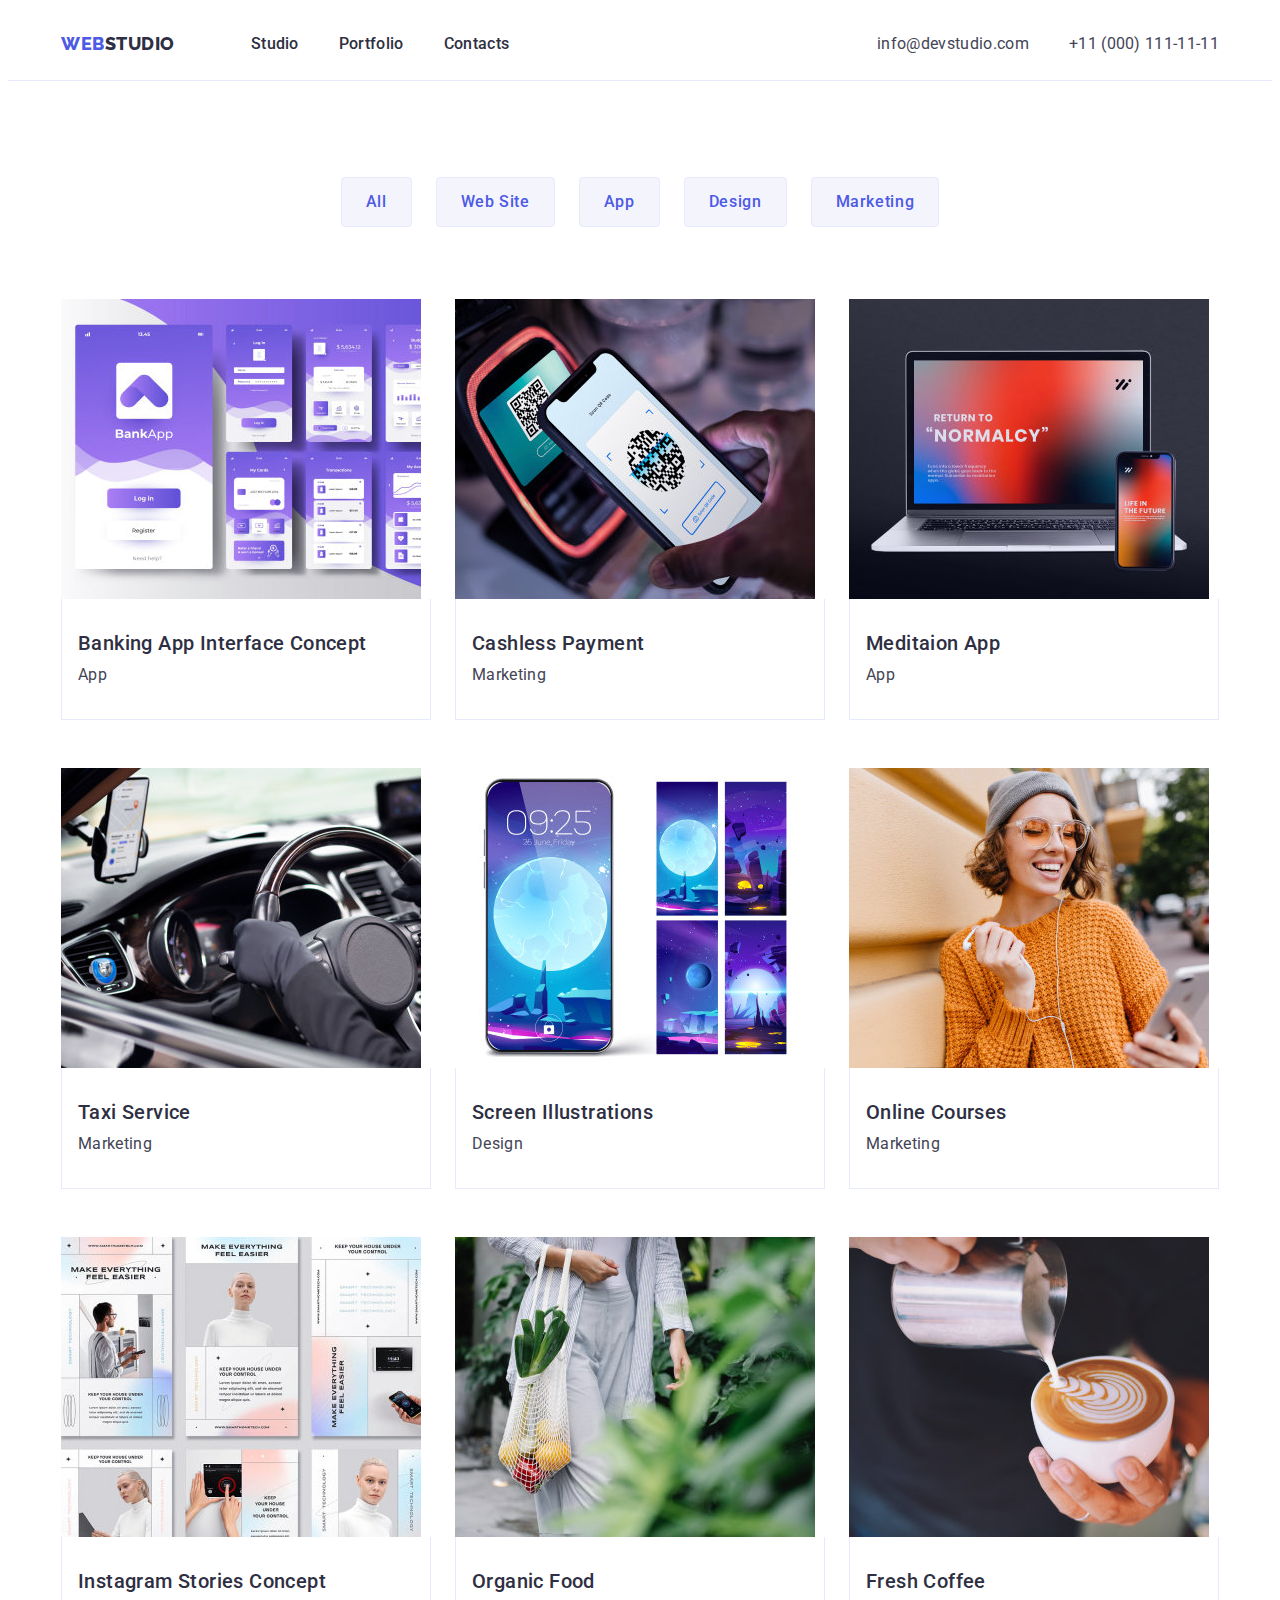
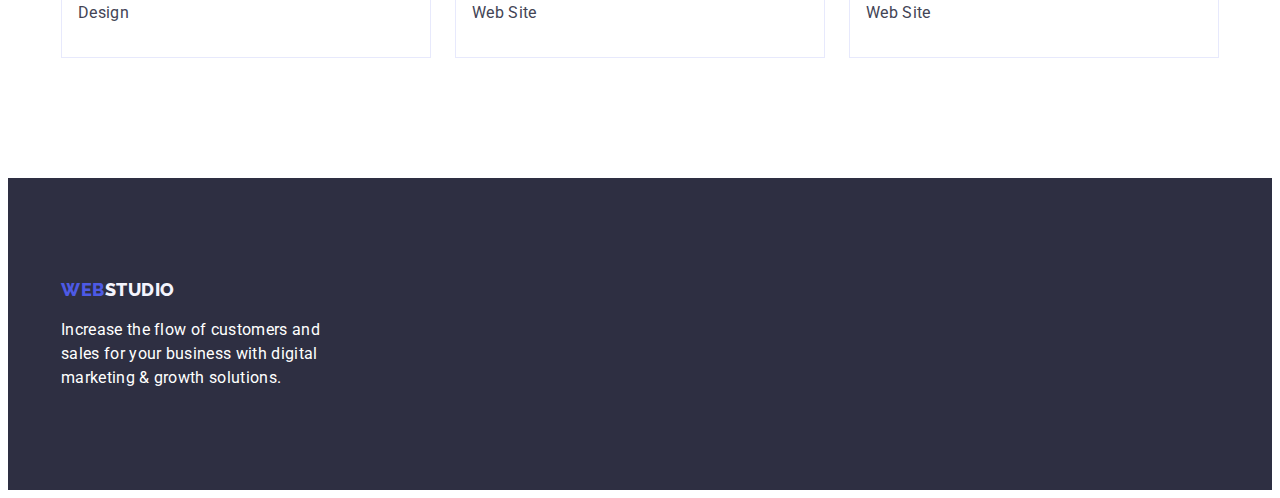
==== portfolio.html @ 28e53fd7 "Initial commit" ====
<!DOCTYPE html>
<html lang="en">

<head>
    <meta charset="UTF-8">
    <meta http-equiv="X-UA-Compatible" content="IE=edge">
    <meta name="viewport" content="width=device-width, initial-scale=1.0">
    <title>Portfolio</title>
    <link rel="preconnect" href="https://fonts.googleapis.com">
    <link rel="preconnect" href="https://fonts.gstatic.com" crossorigin>
    <link href="https://fonts.googleapis.com/css2?family=Raleway:wght@800&family=Roboto:wght@400;500;700&display=swap" rel="stylesheet">
    <link rel="stylesheet" href="https://cdnjs.cloudflare.com/ajax/libs/modern-normalize/1.1.0/modern-normalize.min.css"
        integrity="sha512-wpPYUAdjBVSE4KJnH1VR1HeZfpl1ub8YT/NKx4PuQ5NmX2tKuGu6U/JRp5y+Y8XG2tV+wKQpNHVUX03MfMFn9Q==" crossorigin="anonymous" referrerpolicy="no-referrer">
    <link rel="stylesheet" href="./css/styles.css">
</head>

<body>
    <header class="header">
        <div class="container">
            <nav class="page-nav">
                <a href="./index.html" class="logo link">Web<span class="navi">Studio</span></a>
                <ul class="menu list">
                    <li class="item">
                        <a href="./index.html" class="link">Studio</a>
                    </li>
                    <li class="item">
                        <a href="./portfolio.html" class="link">Portfolio</a>
                    </li>
                    <li class="item">
                        <a href="" class="link">Contacts</a>
                    </li>
                </ul>
            </nav>
            <address>
                <ul class="address list">
                    <li class="item"><a href="mailto:info@devstudio.com" class="link">info@devstudio.com</a>
                    </li>
                    <li class="item"><a href="tel:+110001111111" class="link">+11 (000) 111-11-11</a></li>
                </ul>
            </address>
        </div>
    </header>
    <main>
        <section class="projects">
            <div class="container">
                <h1 class="invisible">Our projects</h1>
                <ul class="filter list">
                    <li class="item"><button type="button" class="radio-btn btn">All</button></li>
                    <li class="item"><button type="button" class="radio-btn btn">Web Site</button></li>
                    <li class="item"><button type="button" class="radio-btn btn">App</button></li>
                    <li class="item"><button type="button" class="radio-btn btn">Design</button></li>
                    <li class="item"><button type="button" class="radio-btn btn">Marketing</button></li>
                </ul>
                <ul class="project-list list">
                    <li class="project">
                        <a href="" class="link">
                            <img src="./images/project-1.jpg" alt="project 1" width="360">
                            <div class="descr">
                                <h2 class="project-title">Banking App Interface Concept</h2>
                                <p class="base-text">App</p>
                            </div>
                        </a>
                    </li>
                    <li class="project">
                        <a href="" class="link">
                            <img src="./images/project-2.jpg" alt="project 2" width="360">
                            <div class="descr">
                                <h2 class="project-title">Cashless Payment</h2>
                                <p class="base-text">Marketing</p>
                            </div>
                        </a>
                    </li>
                    <li class="project">
                        <a href="" class="link">
                            <img src="./images/project-3.jpg" alt="project 3" width="360">
                            <div class="descr">
                                <h2 class="project-title">Meditaion App</h2>
                                <p class="base-text">App</p>
                            </div>
                        </a>
                    </li>
                    <li class="project">
                        <a href="" class="link">
                            <img src="./images/project-4.jpg" alt="project 4" width="360">
                            <div class="descr">
                                <h2 class="project-title">Taxi Service</h2>
                                <p class="base-text">Marketing</p>
                            </div>
                        </a>
                    </li>
                    <li class="project">
                        <a href="" class="link">
                            <img src="./images/project-5.jpg" alt="project 5" width="360">
                            <div class="descr">
                                <h2 class="project-title">Screen Illustrations</h2>
                                <p class="base-text">Design</p>
                            </div>
                        </a>
                    </li>
                    <li class="project">
                        <a href="" class="link">
                            <img src="./images/project-6.jpg" alt="project 6" width="360">
                            <div class="descr">
                                <h2 class="project-title">Online Courses</h2>
                                <p class="base-text">Marketing</p>
                            </div>
                        </a>
                    </li>
                    <li class="project">
                        <a href="" class="link">
                            <img src="./images/project-7.jpg" alt="project 7" width="360">
                            <div class="descr">
                                <h2 class="project-title">Instagram Stories Concept</h2>
                                <p class="base-text">Design</p>
                            </div>
                        </a>
                    </li>
                    <li class="project">
                        <a href="" class="link">
                            <img src="./images/project-8.jpg" alt="project 8" width="360">
                            <div class="descr">
                                <h2 class="project-title">Organic Food</h2>
                                <p class="base-text">Web Site</p>
                            </div>
                        </a>
                    </li>
                    <li class="project">
                        <a href="" class="link">
                            <img src="./images/project-9.jpg" alt="project 9" width="360">
                            <div class="descr">
                                <h2 class="project-title">Fresh Coffee</h2>
                                <p class="base-text">Web Site</p>
                            </div>
                        </a>
                    </li>
                </ul>
            </div>
        </section>
    </main>
    <footer class="footer">
        <div class="container">
            <div class="slogan">
                <a href="./index.html" class="logo link">Web<span class="cloud">Studio</span></a>
                <p class="base-text whitecol">Increase the flow of customers and sales for your business with digital
                    marketing & growth solutions.</p>
            </div>
        </div>
    </footer>
</body>

</html>
---- css/styles.css ----
:root {
    /* iris */
    --pri-brand: #4d5ae5;
    /* ocean */
    --press-state: #404bbf;
    /* navy-blue */
    --dark: #2e2f42;
    /* green */
    --success: #31d0aa;
    /* slate */
    --main-text: #434455;
    /* grey */
    --hero-bg: #2e2f42;
    /* light-slate */
    --subtle-text: #8e8f99;
    /* cornflower */
    --accent: #e7e9fc;
    /* cloud */
    --light: #f4f4fd;
    /* navy-blue-modal */
    --modal-overlay: #2e2f42;
}

body {
    font-family: 'Roboto', sans-serif;
    color: var(--main-text);
}

.base-text {
    font-size: 16px;
    line-height: 1.5;
    letter-spacing: 0.02em;
    color: var(--main-text);
}

h1,
h2,
h3,
h4,
p {
    margin: 0;
}

.list {
    list-style: none;
    margin: 0;
    padding-left: 0;
}

.link {
    text-decoration: none;
}

.navi {
    color: var(--dark);
}

.whitecol {
    color: #ffffff;
}

.invisible {
    visibility: collapse;
    height: 0;
}

.container {
    max-width: 1158px;
    margin-left: auto;
    margin-right: auto;
    padding-left: 15px;
    padding-right: 15px;

    /* outline: 1px solid blue; */
}

.section {
    padding-top: 120px;
    padding-bottom: 120px;
}

/* ======= HEADER ======= */
.header {
    border-bottom: 1px solid var(--accent);
}

.header .container {
    display: flex;
    align-items: center;
    justify-content: space-between;

}

.menu,
.address {
    display: flex;
    align-items: center;
    gap: 40px;

    /* outline: 1px solid lime; */
}

.logo {
    font-family: 'Raleway', sans-serif;
    font-weight: 800;
    font-size: 18px;
    line-height: 1.33;
    letter-spacing: 0.03em;
    text-transform: uppercase;
    color: var(--pri-brand);
}

.header .logo {
    margin-right: 76px;
}

.page-nav {
    display: flex;
    align-items: center;
}

.menu {}

.menu .link {
    display: block;
    padding: 24px 0;
    font-weight: 500;
    font-size: 16px;
    line-height: 1.5;
    letter-spacing: 0.02em;
    color: var(--dark);
}

.address .link {
    /* display: block; */
    font-style: normal;
    font-size: 16px;
    line-height: 1.5;
    letter-spacing: 0.02em;
    color: var(--main-text);
}

.menu .link:hover,
.menu .link:focus,
.address .link:hover,
.address .link:focus {
    color: var(--press-state);
}

/* ======= /HEADER ======= */

/* ======= HERO ======= */
.hero {
    background: #2E2F42;
    text-align: center;
    padding-top: 188px;
    padding-bottom: 188px;
}

.hero-title {
    margin: 0 auto 48px;
    max-width: 496px;
    font-weight: 700;
    font-size: 56px;
    line-height: 1.07;
    letter-spacing: 0.02em;
    color: #FFFFFF;
}


.btn {
    font-family: inherit;
    font-weight: 500;
    font-size: 16px;
    line-height: 1.5;
    letter-spacing: 0.04em;
    cursor: pointer;
    border-radius: 4px;
}

.order-btn {
    padding: 16px 32px;
    color: #FFFFFF;
    background: var(--pri-brand);
    border: none;
}

.order-btn:hover,
.order-btn:focus {
    background: var(--press-state);
}

/* ======= /HERO ======= */

/* ======= PRINCIPLE ======= */
.principle .container {
    /* padding-bottom: 120px; */
}

.principle .title,
.team .list .title,
.project-list h2 {
    margin-bottom: 8px;
    font-weight: 500;
    font-size: 20px;
    line-height: 1.2;
    letter-spacing: 0.02em;
    color: var(--dark);
}

.principle .list {
    display: flex;
    gap: 24px;
    /* justify-content: space-between; */
}

.principle .item {
    width: calc((100% - 72px) / 4);

    /* outline: 1px solid green; */
}

/* ======= /PRINCIPLE ======= */

/* ======= ACTIVITIES ======= */
.activities {
    padding-bottom: 120px;
    /* text-align: center; */
}

.activities .container {}

.activities .title,
.team .title {
    font-weight: 700;
    font-size: 36px;
    line-height: 1.11;
    text-align: center;
    letter-spacing: 0.02em;
    text-transform: capitalize;
    color: var(--dark);
    margin-bottom: 72px;
}

.activities .list {
    display: flex;
    gap: 24px;
}

.activities .item {
    width: calc((100% - 48px) / 3);
}

/* ======= /ACTIVITIES ======= */

/* ======= TEAM ======= */
.team {
    background-color: var(--light);
}

.team .list {
    display: flex;
    gap: 24px;
    text-align: center;
}

.team .item {
    width: calc((100% - 72px) / 4);
    padding-bottom: 32px;
    background-color: #ffffff;
}

.team .item img {
    margin-bottom: 32px;
}

/* ======= /TEAM ======= */

/* ======= FOOTER ======= */
.footer {
    background-color: var(--dark);
    padding-top: 100px;
    padding-bottom: 100px;
}

.footer .container {}

.footer .logo {
    display: block;
    margin-bottom: 16px;
}

.cloud {
    color: var(--light);
}

.footer .slogan {
    width: 264px;
}

/* ----=  Portfolio =---- */
.projects {
    padding-top: 96px;
    padding-bottom: 120px;
}

.projects .filter {
    margin-bottom: 72px;
    display: flex;
    justify-content: center;
    gap: 24px;
}

.radio-btn {
    padding: 12px 24px;
    color: var(--pri-brand);
    background-color: var(--light);
    border: 1px solid var(--accent);
}

.radio-btn:hover,
.radio-btn:focus {
    color: #ffffff;
    background-color: var(--press-state);
}

.project-list{
    display: flex;
    flex-wrap: wrap;
    gap: 48px 24px;
}

.project{
    width: calc((100% - 48px) / 3);
}
.project img{
    display: block;
}
.project .descr{
    padding: 32px 16px;
    border: 1px solid var(--accent);
    border-top: none;
}
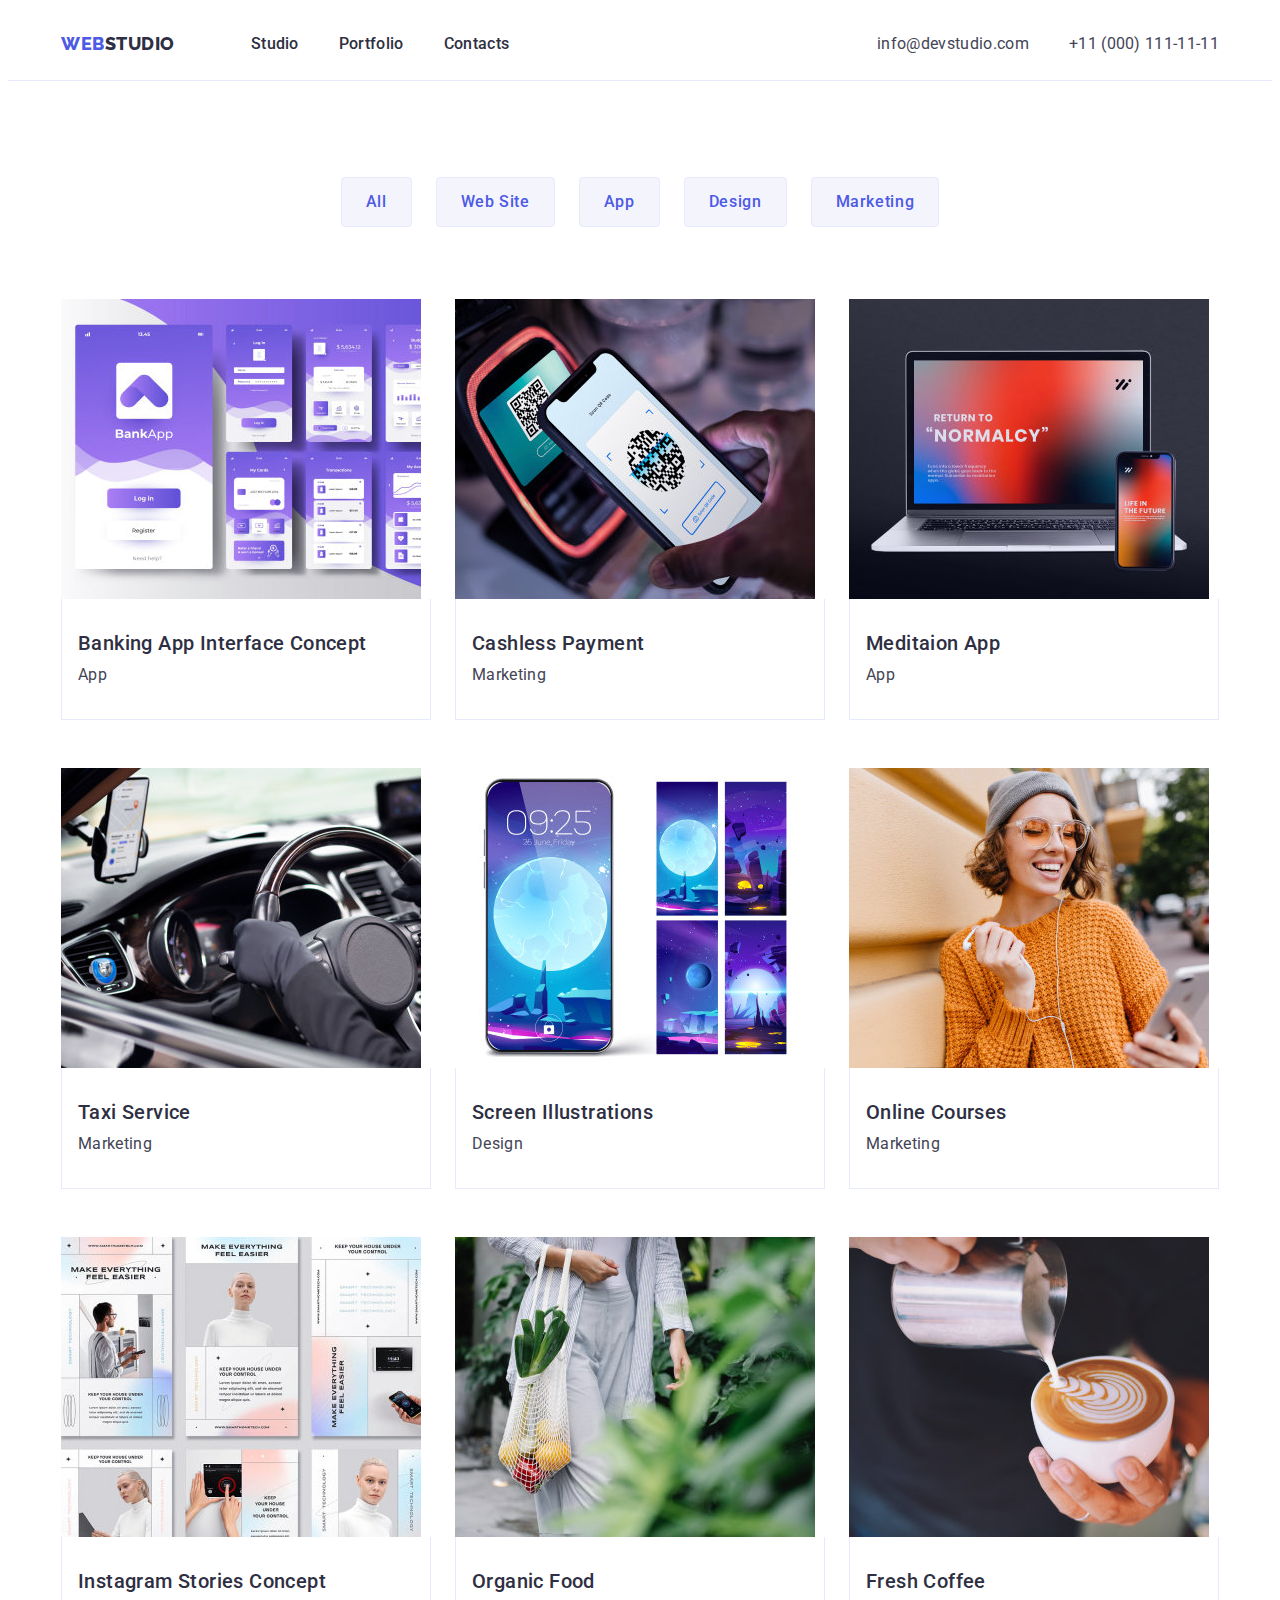
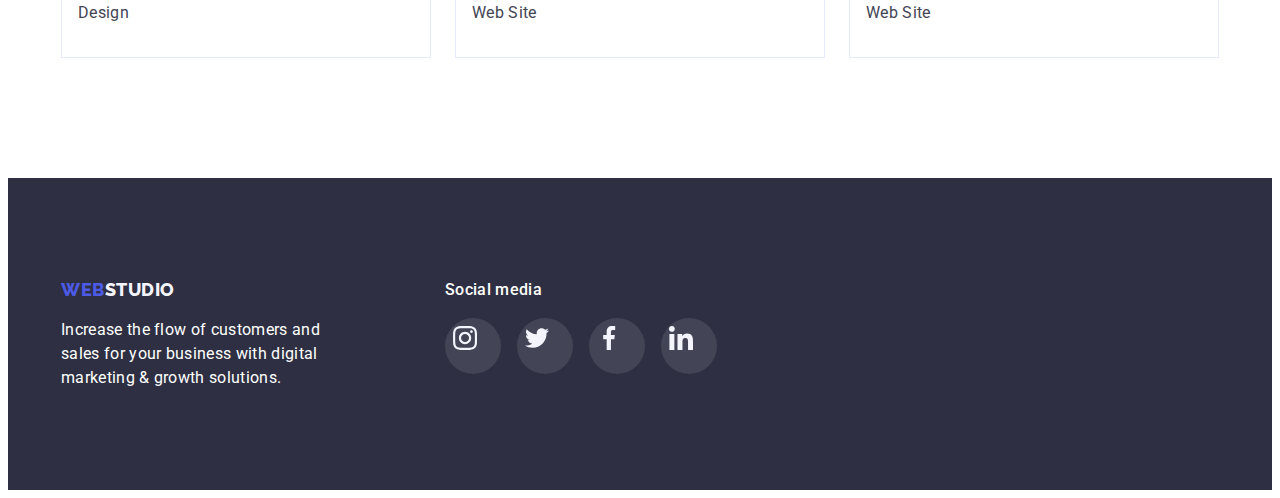
==== commit f37717f6: "index svg" ====
--- a/portfolio.html
+++ b/portfolio.html
@@ -144,6 +144,23 @@
                 <p class="base-text whitecol">Increase the flow of customers and sales for your business with digital
                     marketing & growth solutions.</p>
             </div>
+            <div class="social">
+                <p class="whitecol">Social media</p>
+                <ul class="sociales list">
+                    <li class="item">
+                        <a href="" class="link"><svg class="icon"><use href="./images/sprite.svg#ico-ig"></use></svg></a>
+                    </li>
+                    <li class="item">
+                        <a href="" class="link"><svg class="icon"><use href="./images/sprite.svg#ico-tw"></use></svg></a>
+                    </li>
+                    <li class="item">
+                        <a href="" class="link"><svg class="icon"><use href="./images/sprite.svg#ico-fb"></use></svg></a>
+                    </li>
+                    <li class="item">
+                        <a href="" class="link"><svg class="icon"><use href="./images/sprite.svg#ico-in"></use></svg></a>
+                    </li>
+                </ul>
+            </div>
         </div>
     </footer>
 </body>
--- a/css/styles.css
+++ b/css/styles.css
@@ -132,26 +132,55 @@
 }
 
 .address .link {
-    /* display: block; */
+    display: inline-flex;
+    align-items: center;
     font-style: normal;
     font-size: 16px;
     line-height: 1.5;
     letter-spacing: 0.02em;
     color: var(--main-text);
-}
+    fill: var(--main-text);
+    gap: 8px;
+}
+
+.address .icon{
+    width: 24px;
+    height: 24px;
+    /* content: ""; */
+    /* margin-right: 12px; */
+    /* background-color: green; */
+   
+}
+/* .address .icon{ 
+    display: inline-block;
+    width: 24px;
+    height: 24px;
+    
+    fill: var(--main-text);
+} */
+
+
 
 .menu .link:hover,
 .menu .link:focus,
 .address .link:hover,
 .address .link:focus {
     color: var(--press-state);
+    fill: var(--press-state);
 }
 
 /* ======= /HEADER ======= */
 
 /* ======= HERO ======= */
 .hero {
-    background: #2E2F42;
+    /* max-width: 1440px; */
+    background-color: #2E2F42;
+    background-image: 
+        linear-gradient(rgba(46, 47, 66, 0.7), rgba(46, 47, 66, 0.7)),
+        url(../images/hero.jpg);
+    background-repeat: no-repeat;
+    background-position: center;
+    background-size: auto auto;
     text-align: center;
     padding-top: 188px;
     padding-bottom: 188px;
@@ -198,7 +227,7 @@
 }
 
 .principle .title,
-.team .list .title,
+.team.list .title,
 .project-list h2 {
     margin-bottom: 8px;
     font-weight: 500;
@@ -216,8 +245,41 @@
 
 .principle .item {
     width: calc((100% - 72px) / 4);
-
-    /* outline: 1px solid green; */
+}
+
+/* .principle .icon{
+    height: 112px;
+    background-color: var(--light);
+    border-radius: 4px;
+    
+}
+.principle svg{
+    display: flex;
+    justify-content: center;
+    align-items: center;
+} */
+
+.principle .item::before{
+    content: '';
+    display: block;
+    height: 112px;
+    margin-bottom: 8px;
+    background-color: var(--light);
+    background-repeat: no-repeat;
+    background-position: center;
+    background-size: 64px;
+}
+.principle .item:nth-child(1):before{
+    background-image: url(../images/sprite.svg#ico-radar);
+}
+.principle .item:nth-child(2):before{
+    background-image: url(../images/sprite.svg#ico-clock);
+}
+.principle .item:nth-child(3):before{
+    background-image: url(../images/sprite.svg#ico-diagram);
+}
+.principle .item:nth-child(4):before{
+    background-image: url(../images/sprite.svg#ico-astronaut);
 }
 
 /* ======= /PRINCIPLE ======= */
@@ -231,7 +293,8 @@
 .activities .container {}
 
 .activities .title,
-.team .title {
+.teams .title,
+.customers .title {
     font-weight: 700;
     font-size: 36px;
     line-height: 1.11;
@@ -254,27 +317,74 @@
 /* ======= /ACTIVITIES ======= */
 
 /* ======= TEAM ======= */
-.team {
+.teams {
     background-color: var(--light);
 }
 
-.team .list {
+.team.list {
     display: flex;
     gap: 24px;
     text-align: center;
 }
 
-.team .item {
+.team> .item {
     width: calc((100% - 72px) / 4);
     padding-bottom: 32px;
     background-color: #ffffff;
 }
 
-.team .item img {
+.team> .item img {
     margin-bottom: 32px;
 }
+.team .base-text{
+    margin-bottom: 8px;
+}
+
+.sociales{
+    display: flex;
+    justify-content: center;
+    gap: 24px;
+}
+.sociales .link{
+    display: inline-block;
+    width: 40px;
+    height: 40px;
+    padding: 12px;
+    background-color: var(--pri-brand);
+    border: none;
+    border-radius: 50%;
+    fill: var(--light);
+}
+.sociales .link:hover, .sociales .link:focus{
+    background-color: var(--press-state);
+}
+
+.sociales .icon{
+    width: 16px;
+    height: 16px;
+}
 
 /* ======= /TEAM ======= */
+
+/* ======= CUSTOMERS ======= */
+.customers .list{
+    /* width: 168px;
+    height: 88px; */
+    display: flex;
+    justify-content: center;
+    gap: 24px;
+}
+.customers .link{
+    display: inline-block;
+     padding: 16px 32px;
+    border: 1px solid var(--subtle-text);
+    border-radius: 4px;
+}
+.customers .icon{
+    width: 104px;
+    height: 56px;
+   
+}
 
 /* ======= FOOTER ======= */
 .footer {
@@ -283,7 +393,9 @@
     padding-bottom: 100px;
 }
 
-.footer .container {}
+.footer .container {
+    display: flex;
+}
 
 .footer .logo {
     display: block;
@@ -296,6 +408,32 @@
 
 .footer .slogan {
     width: 264px;
+}
+.footer .social{
+    margin-left: 120px;
+}
+
+.footer .social p{
+    margin-bottom: 16px;
+    font-weight: 500;
+    font-size: 16px;
+    line-height: 1.5;
+    letter-spacing: 0.02em;
+}
+
+.footer .sociales{
+    gap: 16px;
+}
+.footer .sociales .icon{
+    width: 24px;
+    height: 24px;
+}
+.footer .sociales .link{
+    padding: 8px;
+    background-color: rgba(255,255,255,0.1);
+}
+.footer .sociales .link:hover, .footer .sociales .link:focus{
+    background-color: var(--success);
 }
 
 /* ----=  Portfolio =---- */
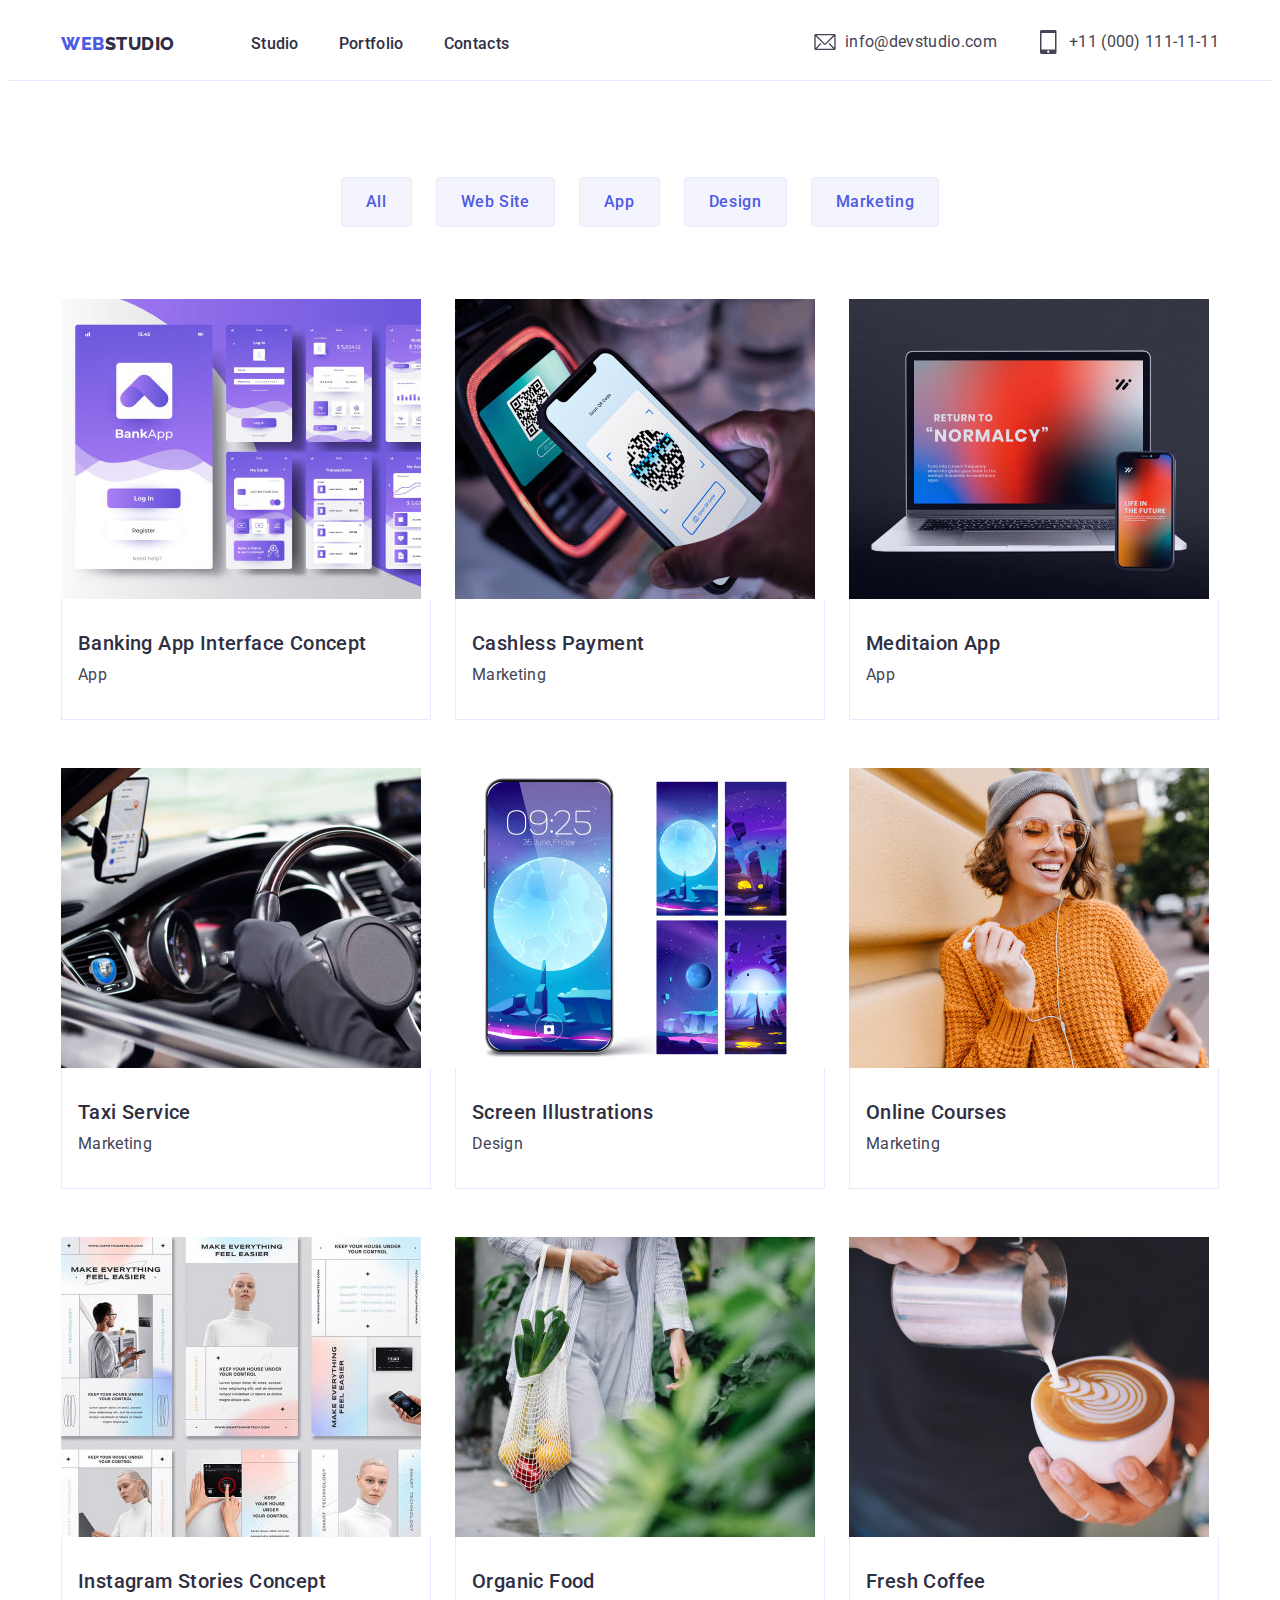
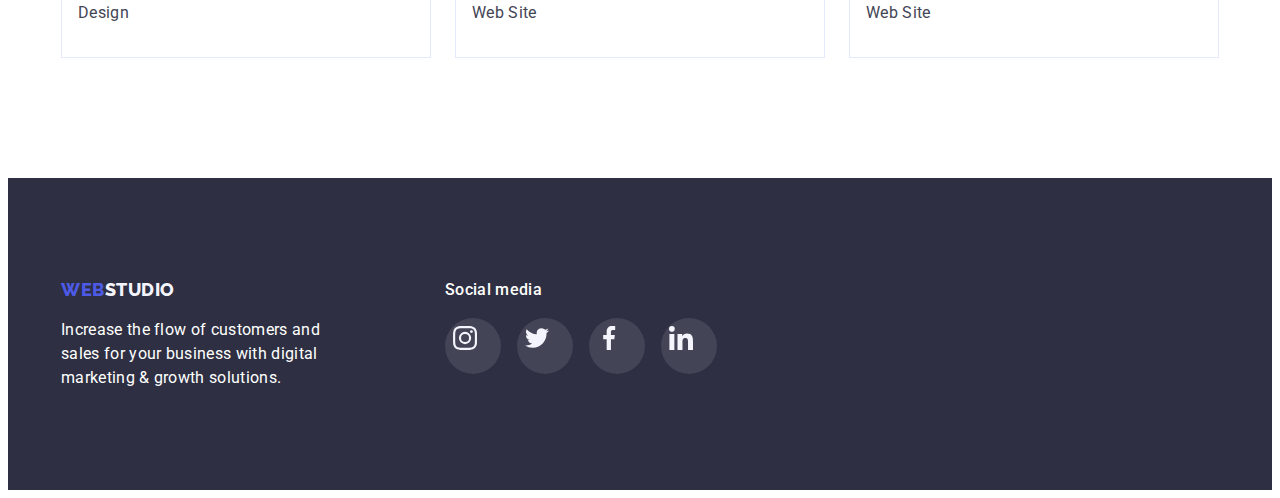
==== commit 358c9d0e: "svg+shadow" ====
--- a/portfolio.html
+++ b/portfolio.html
@@ -33,9 +33,11 @@
             </nav>
             <address>
                 <ul class="address list">
-                    <li class="item"><a href="mailto:info@devstudio.com" class="link">info@devstudio.com</a>
+                    <li class="item"><a href="mailto:info@devstudio.com" class="link">
+                        <svg class="icon"><use href="./images/sprite.svg#ico-email"></use></svg> info@devstudio.com</a>
                     </li>
-                    <li class="item"><a href="tel:+110001111111" class="link">+11 (000) 111-11-11</a></li>
+                    <li class="item"><a href="tel:+110001111111" class="link">
+                        <svg class="icon"><use href="./images/sprite.svg#ico-phone"></use></svg> +11 (000) 111-11-11</a></li>
                 </ul>
             </address>
         </div>
--- a/css/styles.css
+++ b/css/styles.css
@@ -331,6 +331,8 @@
     width: calc((100% - 72px) / 4);
     padding-bottom: 32px;
     background-color: #ffffff;
+    box-shadow: 0px 1px 6px rgba(46, 47, 66, 0.08), 0px 1px 1px rgba(46, 47, 66, 0.16), 0px 2px 1px rgba(46, 47, 66, 0.08);
+    border-radius: 0px 0px 4px 4px;
 }
 
 .team> .item img {
@@ -376,14 +378,18 @@
 }
 .customers .link{
     display: inline-block;
-     padding: 16px 32px;
+    padding: 16px 32px;
     border: 1px solid var(--subtle-text);
     border-radius: 4px;
+    fill: var(--subtle-text);
+}
+.customers .link:hover, .customers .link:focus{
+    fill: var(--press-state);
+    border-color: var(--press-state);
 }
 .customers .icon{
     width: 104px;
-    height: 56px;
-   
+    height: 56px;   
 }
 
 /* ======= FOOTER ======= */
@@ -460,6 +466,7 @@
 .radio-btn:focus {
     color: #ffffff;
     background-color: var(--press-state);
+    box-shadow: 0px 3px 1px rgba(0, 0, 0, 0.1), 0px 2px 1px rgba(0, 0, 0, 0.08), 0px 2px 2px rgba(0, 0, 0, 0.12);
 }
 
 .project-list{
@@ -478,4 +485,7 @@
     padding: 32px 16px;
     border: 1px solid var(--accent);
     border-top: none;
+}
+.project:hover{
+    box-shadow: 0px 1px 6px rgba(46, 47, 66, 0.08), 0px 1px 1px rgba(46, 47, 66, 0.16), 0px 2px 1px rgba(46, 47, 66, 0.08);
 }